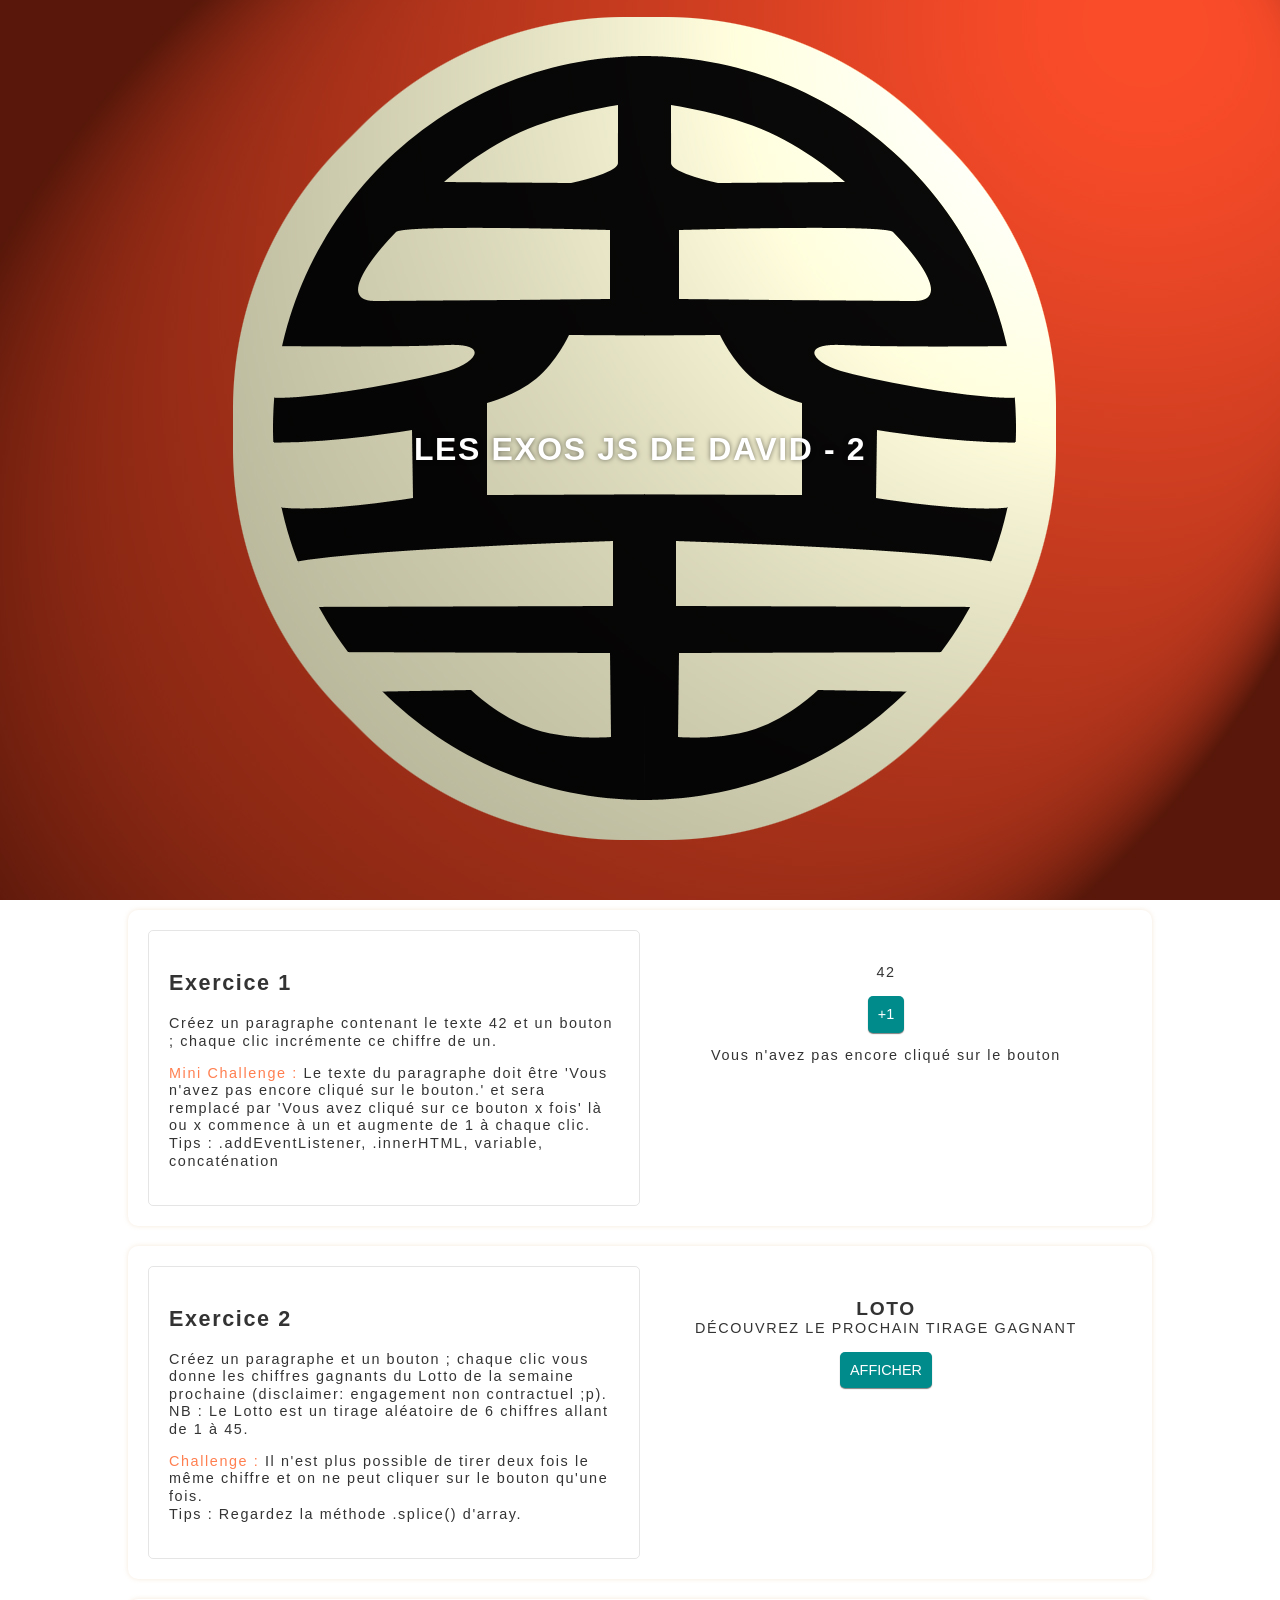
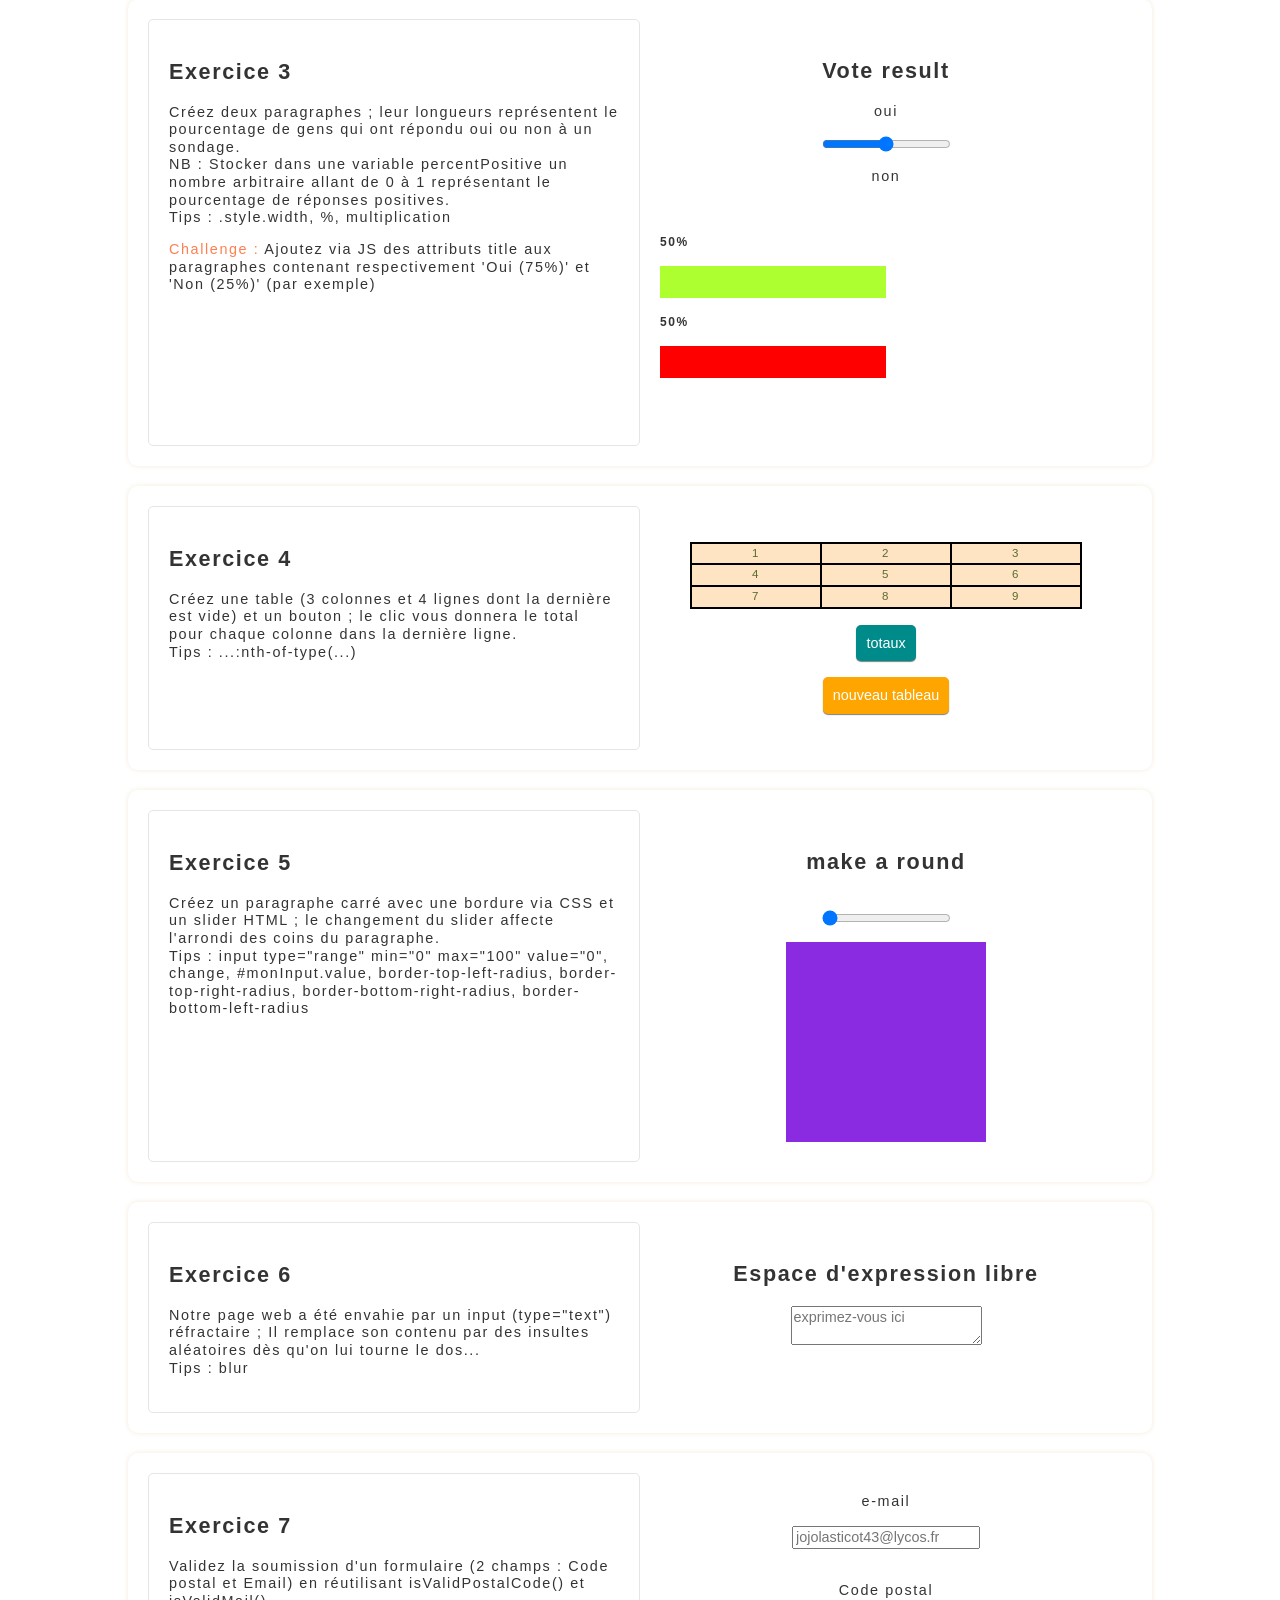
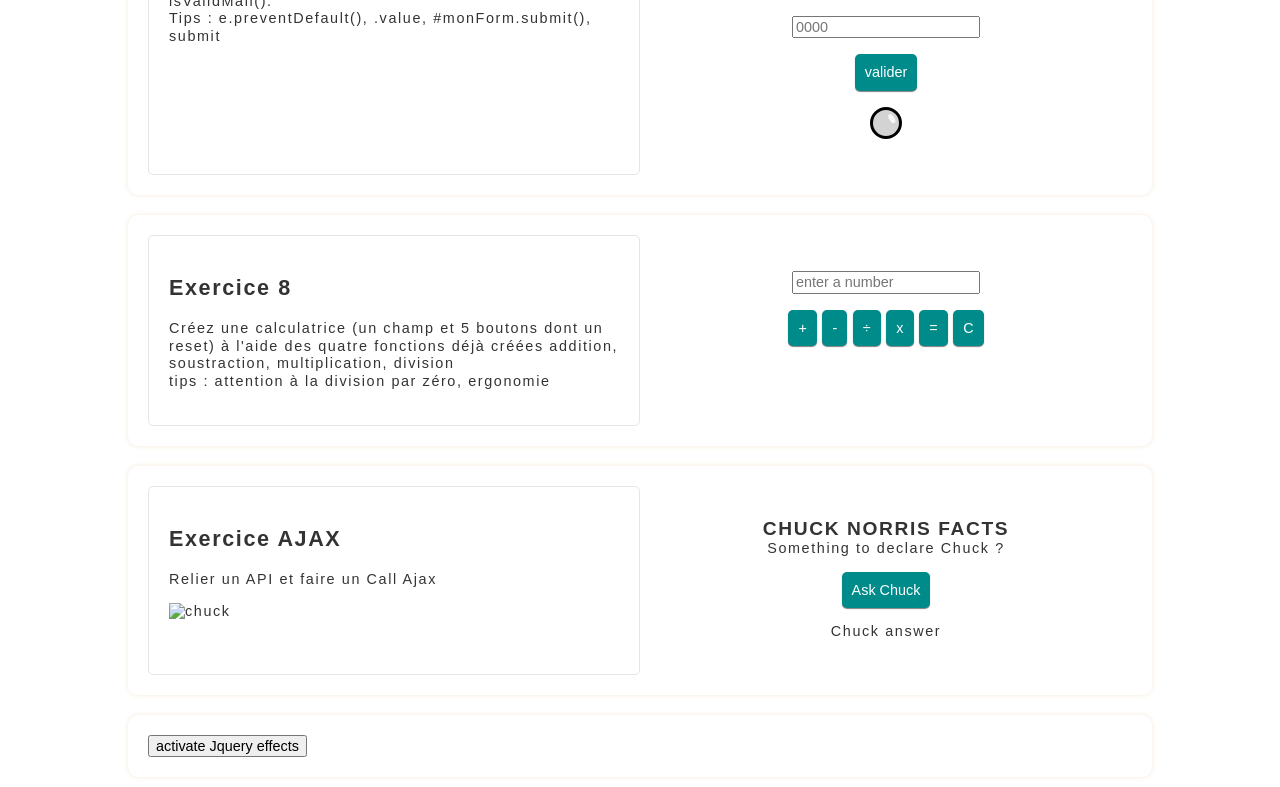
==== js-exos-2/index.html @ 8281e093 "first commit, calculate to finish" ====
<!DOCTYPE html>
<html>

<head>
    <meta charset="UTF-8">
    <meta name="viewport" content="width=device-width, initial-scale=1.0">
    <title>JS David Exos 2</title>
    <!-- ! styles -->
    <link rel="stylesheet" href="css/styles.min.css">
    <link rel="icon" type="image/png" href="img/Asset 2@3x.png" />
    <script src="https://code.jquery.com/jquery-3.5.1.js" integrity="sha256-QWo7LDvxbWT2tbbQ97B53yJnYU3WhH/C8ycbRAkjPDc=" crossorigin="anonymous"></script>
    <!-- <script src="https://cdnjs.cloudflare.com/ajax/libs/jquery/3.5.1/jquery.min.js" integrity="sha512-bLT0Qm9VnAYZDflyKcBaQ2gg0hSYNQrJ8RilYldYQ1FxQYoCLtUjuuRuZo+fjqhx/qtq/1itJ0C2ejDxltZVFg==" crossorigin="anonymous"></script> -->
</head>

<body>
    <div class="bg-div"></div>

    <div class="splash">
        <h1>LES EXOS JS DE DAVID - 2</h1>
    </div>

    <div class="exercice ex1">
        <div class="enonce">
            <h2>Exercice 1</h2>
            <p>Créez un paragraphe contenant le texte 42 et un bouton ; chaque clic incrémente ce chiffre de un. </p>
            <p><span>Mini Challenge : </span>Le texte du paragraphe doit être 'Vous n'avez pas encore cliqué sur le bouton.' et sera remplacé par 'Vous avez cliqué sur ce bouton x fois' là ou x commence à un et augmente de 1 à chaque clic. Tips : .addEventListener,
                .innerHTML, variable, concaténation</p>
        </div>
        <div class="reponse">
            <p class="p1">42</p>
            <button>+1</button>
            <p class="p2">Vous n'avez pas encore cliqué sur le bouton</p>
        </div>
    </div>
    <div class="exercice ex2">
        <div class="enonce">
            <h2>Exercice 2</h2>
            <p>Créez un paragraphe et un bouton ; chaque clic vous donne les chiffres gagnants du Lotto de la semaine prochaine (disclaimer: engagement non contractuel ;p). <br>NB : Le Lotto est un tirage aléatoire de 6 chiffres allant de 1 à 45.</p>
            <p><span>Challenge :</span> Il n'est plus possible de tirer deux fois le même chiffre et on ne peut cliquer sur le bouton qu'une fois.<br>Tips : Regardez la méthode .splice() d'array.</p>
        </div>
        <div class="reponse">
            <p class="p1"><span>LOTO</span><br>DÉCOUVREZ LE PROCHAIN TIRAGE GAGNANT</p>
            <button>AFFICHER</button>
            <p class="p2"></p>
        </div>
    </div>
    <div class="exercice ex3">
        <div class="enonce">
            <h2>Exercice 3</h2>
            <p>Créez deux paragraphes ; leur longueurs représentent le pourcentage de gens qui ont répondu oui ou non à un sondage. <br>NB : Stocker dans une variable percentPositive un nombre arbitraire allant de 0 à 1 représentant le pourcentage de réponses
                positives.
                <br>Tips : .style.width, %, multiplication
            </p>
            <p><span>Challenge :</span> Ajoutez via JS des attributs title aux paragraphes contenant respectivement 'Oui (75%)' et 'Non (25%)' (par exemple)</p>
        </div>
        <div class="reponse">
            <h2>Vote result</h2>
            <form action="" class="vote-form">
                <label>oui</label>
                <input type="range" id="percentage">
                <label>non</label>
            </form>
            <div class="jauge jauge1"><span>50%</span></div>
            <div class="jauge jauge2"><span>50%</span></div>
        </div>
    </div>
    <div class="exercice ex4">
        <div class="enonce">
            <h2>Exercice 4</h2>
            <p>Créez une table (3 colonnes et 4 lignes dont la dernière est vide) et un bouton ; le clic vous donnera le total pour chaque colonne dans la dernière ligne.<br>Tips : ...:nth-of-type(...)</p>
        </div>
        <div class="reponse">
            <table>
                <tr>
                    <td>1</td>
                    <td>2</td>
                    <td>3</td>
                </tr>
                <tr>
                    <td>4</td>
                    <td>5</td>
                    <td>6</td>
                </tr>
                <tr>
                    <td>7</td>
                    <td>8</td>
                    <td>9</td>
                </tr>
            </table>
            <button>totaux</button>
            <button class="btn2">nouveau tableau</button>
        </div>
    </div>
    <div class="exercice ex5">
        <div class="enonce">
            <h2>Exercice 5</h2>
            <p>Créez un paragraphe carré avec une bordure via CSS et un slider HTML ; le changement du slider affecte l'arrondi des coins du paragraphe.<br>Tips : input type="range" min="0" max="100" value="0", change, #monInput.value, border-top-left-radius,
                border-top-right-radius, border-bottom-right-radius, border-bottom-left-radius
            </p>
        </div>
        <div class="reponse">
            <h2>make a round</h2>
            <input type="range" , min="0" max="50" value="0" onchange="squareToRound()" id="square-range">
            <div class="square"></div>
        </div>
    </div>
    <div class="exercice ex6">
        <div class="enonce">
            <h2>Exercice 6</h2>
            <p>Notre page web a été envahie par un input (type="text") réfractaire ; Il remplace son contenu par des insultes aléatoires dès qu'on lui tourne le dos...<br>Tips : blur</p>
        </div>
        <div class="reponse">
            <h2>Espace d'expression libre</h2>
            <textarea type="textarea" placeholder="exprimez-vous ici" id="text-area"></textarea>
            <img src="https://encrypted-tbn0.gstatic.com/images?q=tbn:ANd9GcT7cZoOy1GTVXrIoQZ2WchpIM-CuerbIANE-Q&usqp=CAU" alt="captain haddock" id="haddock-img">
        </div>
    </div>
    <div class="exercice ex7">
        <div class="enonce">
            <h2>Exercice 7</h2>
            <p>Validez la soumission d'un formulaire (2 champs : Code postal et Email) en réutilisant isValidPostalCode() et isValidMail().<br>Tips : e.preventDefault(), .value, #monForm.submit(), submit
            </p>
        </div>
        <div class="reponse">
            <form action="">
                <label for="email">e-mail</label>
                <input type="email" autocompletion="on" placeholder="jojolasticot43@lycos.fr" name="email">
                <br><label for="postcode">Code postal</label>
                <input type="text" placeholder="0000" name="postcode">
            </form>
            <button>valider</button>
            <div class="light"></div>
        </div>
    </div>
    <div class="exercice ex8">
        <div class="enonce">
            <h2>Exercice 8</h2>
            <p>Créez une calculatrice (un champ et 5 boutons dont un reset) à l'aide des quatre fonctions déjà créées addition, soustraction, multiplication, division<br>tips : attention à la division par zéro, ergonomie
            </p>
        </div>
        <div class="reponse">
            <div class="calculette">
                <input type="text" name="number" placeholder="enter a number">
                <div class="calc-btns">
                    <button class="plus">+</button>
                    <button class="minus">-</button>
                    <button class="divided">÷</button>
                    <button class="multiplied">x</button>
                    <button class="equals">=</button>
                    <button class="reset">C</button>
                </div>
                <div class="result"></div>
            </div>
        </div>
    </div>
    <div class="exercice exajax">
        <div class="enonce">
            <h2>Exercice AJAX</h2>
            <p>Relier un API et faire un Call Ajax</p>
            <img src="https://ds1.static.rtbf.be/article/image/370x208/8/a/a/228669109aa3ab1b4ec06b7722efb105-1551709003.jpg" alt="chuck">
        </div>
        <div class="reponse">
            <p class="p1"><span>CHUCK NORRIS FACTS</span>
                <br>Something to declare Chuck ?
            </p>
            <button>Ask Chuck</button>
            <p class="p2">Chuck answer</p>
            <img class="gif" src="[data-uri]"
                alt="chuck gif">
        </div>
    </div>

    <div class="exercice ex-jquery">
        <button class="jquery-btn">activate Jquery effects</button>
    </div>
</body>
<script src="js/scripts.js"></script>

</html>
---- js-exos-2/css/styles.min.css ----
/*! normalize.css v8.0.1 | MIT License | github.com/necolas/normalize.css */@import url("https://fonts.googleapis.com/css2?family=Bungee+Shade&display=swap");html{line-height:1.15;-webkit-text-size-adjust:100%}body{margin:0}main{display:block}h1{font-size:2em;margin:.67em 0}hr{-webkit-box-sizing:content-box;box-sizing:content-box;height:0;overflow:visible}pre{font-family:monospace, monospace;font-size:1em}a{background-color:transparent}abbr[title]{border-bottom:none;text-decoration:underline;-webkit-text-decoration:underline dotted;text-decoration:underline dotted}b,strong{font-weight:bolder}code,kbd,samp{font-family:monospace, monospace;font-size:1em}small{font-size:80%}sub,sup{font-size:75%;line-height:0;position:relative;vertical-align:baseline}sub{bottom:-.25em}sup{top:-.5em}img{border-style:none}button,input,optgroup,select,textarea{font-family:inherit;font-size:100%;line-height:1.15;margin:0}button,input{overflow:visible}button,select{text-transform:none}button,[type="button"],[type="reset"],[type="submit"]{-webkit-appearance:button}button::-moz-focus-inner,[type="button"]::-moz-focus-inner,[type="reset"]::-moz-focus-inner,[type="submit"]::-moz-focus-inner{border-style:none;padding:0}button:-moz-focusring,[type="button"]:-moz-focusring,[type="reset"]:-moz-focusring,[type="submit"]:-moz-focusring{outline:1px dotted ButtonText}fieldset{padding:.35em .75em .625em}legend{-webkit-box-sizing:border-box;box-sizing:border-box;color:inherit;display:table;max-width:100%;padding:0;white-space:normal}progress{vertical-align:baseline}textarea{overflow:auto}[type="checkbox"],[type="radio"]{-webkit-box-sizing:border-box;box-sizing:border-box;padding:0}[type="number"]::-webkit-inner-spin-button,[type="number"]::-webkit-outer-spin-button{height:auto}[type="search"]{-webkit-appearance:textfield;outline-offset:-2px}[type="search"]::-webkit-search-decoration{-webkit-appearance:none}::-webkit-file-upload-button{-webkit-appearance:button;font:inherit}details{display:block}summary{display:list-item}template{display:none}[hidden]{display:none}html{-webkit-box-sizing:border-box;box-sizing:border-box}*,*:before,*:after{-webkit-box-sizing:inherit;box-sizing:inherit}body{font-family:Arial, Helvetica, sans-serif;font-size:.9rem;font-weight:300;letter-spacing:.1rem;line-height:1.1rem;color:rgba(0,0,0,0.8)}h1{font-size:2rem;color:white;text-shadow:0 0 5px rgba(0,0,0,0.5)}h2{margin:1rem 0;line-height:2rem}body{display:-webkit-box;display:-ms-flexbox;display:flex;-webkit-box-orient:vertical;-webkit-box-direction:normal;-ms-flex-flow:column nowrap;flex-flow:column nowrap;-webkit-box-pack:center;-ms-flex-pack:center;justify-content:center;-webkit-box-align:center;-ms-flex-align:center;align-items:center;overflow-x:hidden;margin-top:100vh}body .bg-div{position:fixed;z-index:-1;width:100%;height:100%;top:0;background:url(/js-exos-2/img/427727.jpg) center/cover}body img{width:100%}.splash{position:absolute;z-index:1;width:200vw;height:100vh;top:0;display:-webkit-box;display:-ms-flexbox;display:flex;-webkit-box-align:center;-ms-flex-align:center;align-items:center;-webkit-box-pack:center;-ms-flex-pack:center;justify-content:center;background-color:rgba(255,255,255,0);-webkit-transition:.1s all ease-in-out;transition:.1s all ease-in-out}.splash.on-scroll{position:fixed;-webkit-box-align:end;-ms-flex-align:end;align-items:flex-end;padding:1rem;top:-90%;border-radius:0 0 50% 50%;background-color:rgba(255,255,255,0.8);-webkit-box-shadow:0 0 2rem rgba(0,0,0,0.3);box-shadow:0 0 2rem rgba(0,0,0,0.3)}.splash.on-scroll h1{color:black;font-size:1rem;text-shadow:none}.exercice{width:80%;height:100%;background-color:#fff;padding:20px;margin:10px;border-radius:10px;display:-webkit-box;display:-ms-flexbox;display:flex;-webkit-box-orient:horizontal;-webkit-box-direction:normal;-ms-flex-flow:row nowrap;flex-flow:row nowrap;-webkit-box-pack:justify;-ms-flex-pack:justify;justify-content:space-between;-webkit-box-shadow:0 0 5px rgba(222,184,135,0.31);box-shadow:0 0 5px rgba(222,184,135,0.31)}.exercice .enonce{width:50%;padding:20px;border:1px solid rgba(0,0,0,0.1);border-radius:5px}.exercice .enonce span{color:coral}.exercice .reponse{width:50%;height:100%;padding:20px;display:-webkit-box;display:-ms-flexbox;display:flex;-webkit-box-orient:vertical;-webkit-box-direction:normal;-ms-flex-flow:column nowrap;flex-flow:column nowrap;-webkit-box-pack:center;-ms-flex-pack:center;justify-content:center;-webkit-box-align:center;-ms-flex-align:center;align-items:center;text-align:center}.exercice .reponse span{font-weight:700;font-size:1.2rem}.exercice .reponse button{background-color:darkcyan;color:white;border:none;border-radius:5px;-webkit-box-shadow:0 1px 1px rgba(0,0,0,0.5);box-shadow:0 1px 1px rgba(0,0,0,0.5);padding:10px}.exercice .reponse table{margin:1rem;background-color:black;font-size:0.8em}.exercice .reponse table tr{background-color:bisque;color:darkolivegreen}.exercice .reponse table tr:nth-of-type(4){background-color:burlywood;color:white;font-weight:800}.exercice .reponse table td{width:8rem;height:1rem}.exercice .reponse form{display:-webkit-box;display:-ms-flexbox;display:flex;-webkit-box-orient:vertical;-webkit-box-direction:normal;-ms-flex-flow:column nowrap;flex-flow:column nowrap}.exercice .reponse .gif{display:none;width:100px}.exercice .reponse .square{width:200px;height:200px;background-color:blueviolet}.exercice .reponse input{margin:1rem 0}.exercice .reponse #haddock-img{width:10rem;display:none}.exercice .reponse .btn2{margin:1rem;background-color:orange}.exercice .reponse .light{position:relative;border:3px solid black;border-radius:50%;width:2rem;height:2rem;margin:1rem;background-color:lightgrey}.exercice .reponse .light::after{content:'';position:absolute;z-index:2;width:.6rem;height:.3rem;top:25%;right:10%;-webkit-transform:rotate(57deg);transform:rotate(57deg);background-color:rgba(255,255,255,0.8);border-radius:50%}.exercice.ex3 .vote-form{margin-bottom:5rem}.exercice.ex3 .jauge{position:relative;-ms-flex-item-align:start;-ms-grid-row-align:start;align-self:start;height:2rem;width:100%;margin-bottom:3rem}.exercice.ex3 .jauge span{font-weight:600;font-size:.75rem;text-align:left;position:absolute;top:-2rem;left:0}.exercice.ex3 .jauge1{background-color:greenyellow;width:50%}.exercice.ex3 .jauge2{background-color:red;width:50%}
/*# sourceMappingURL=styles.min.css.map */
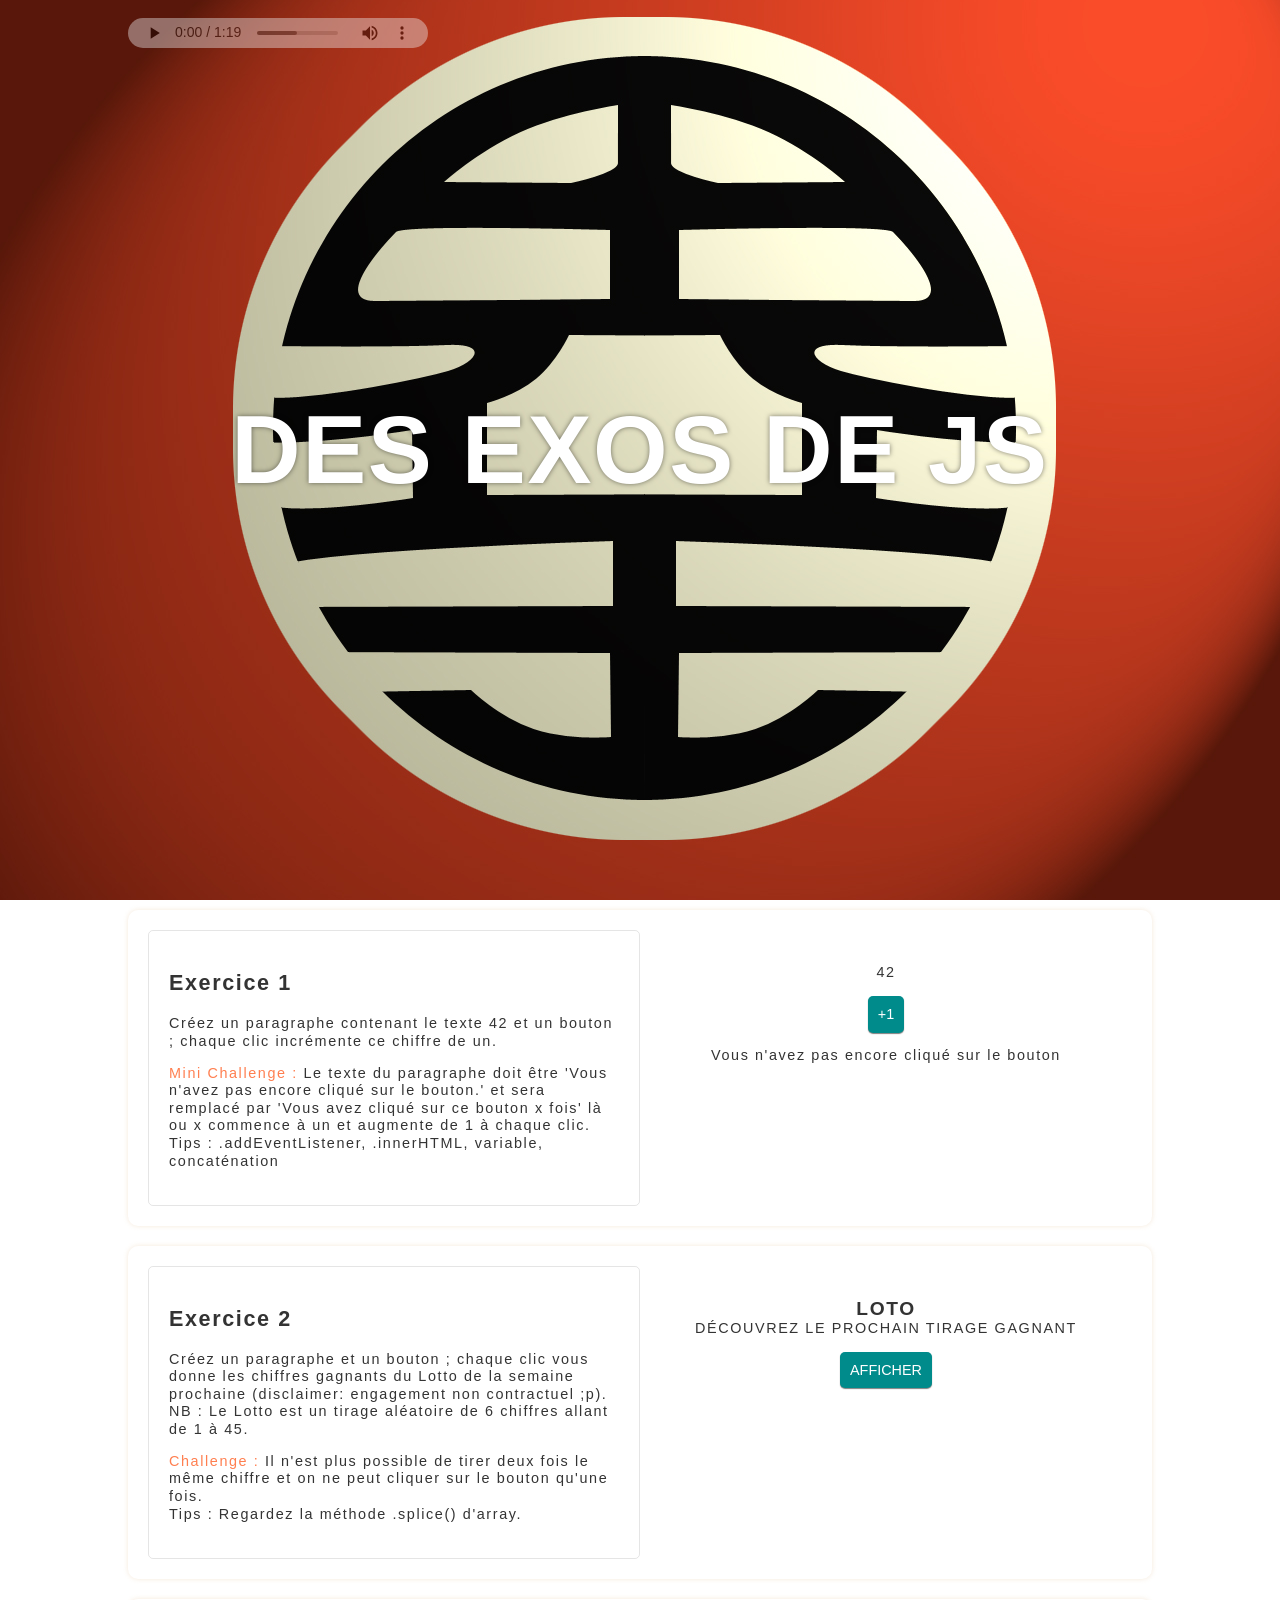
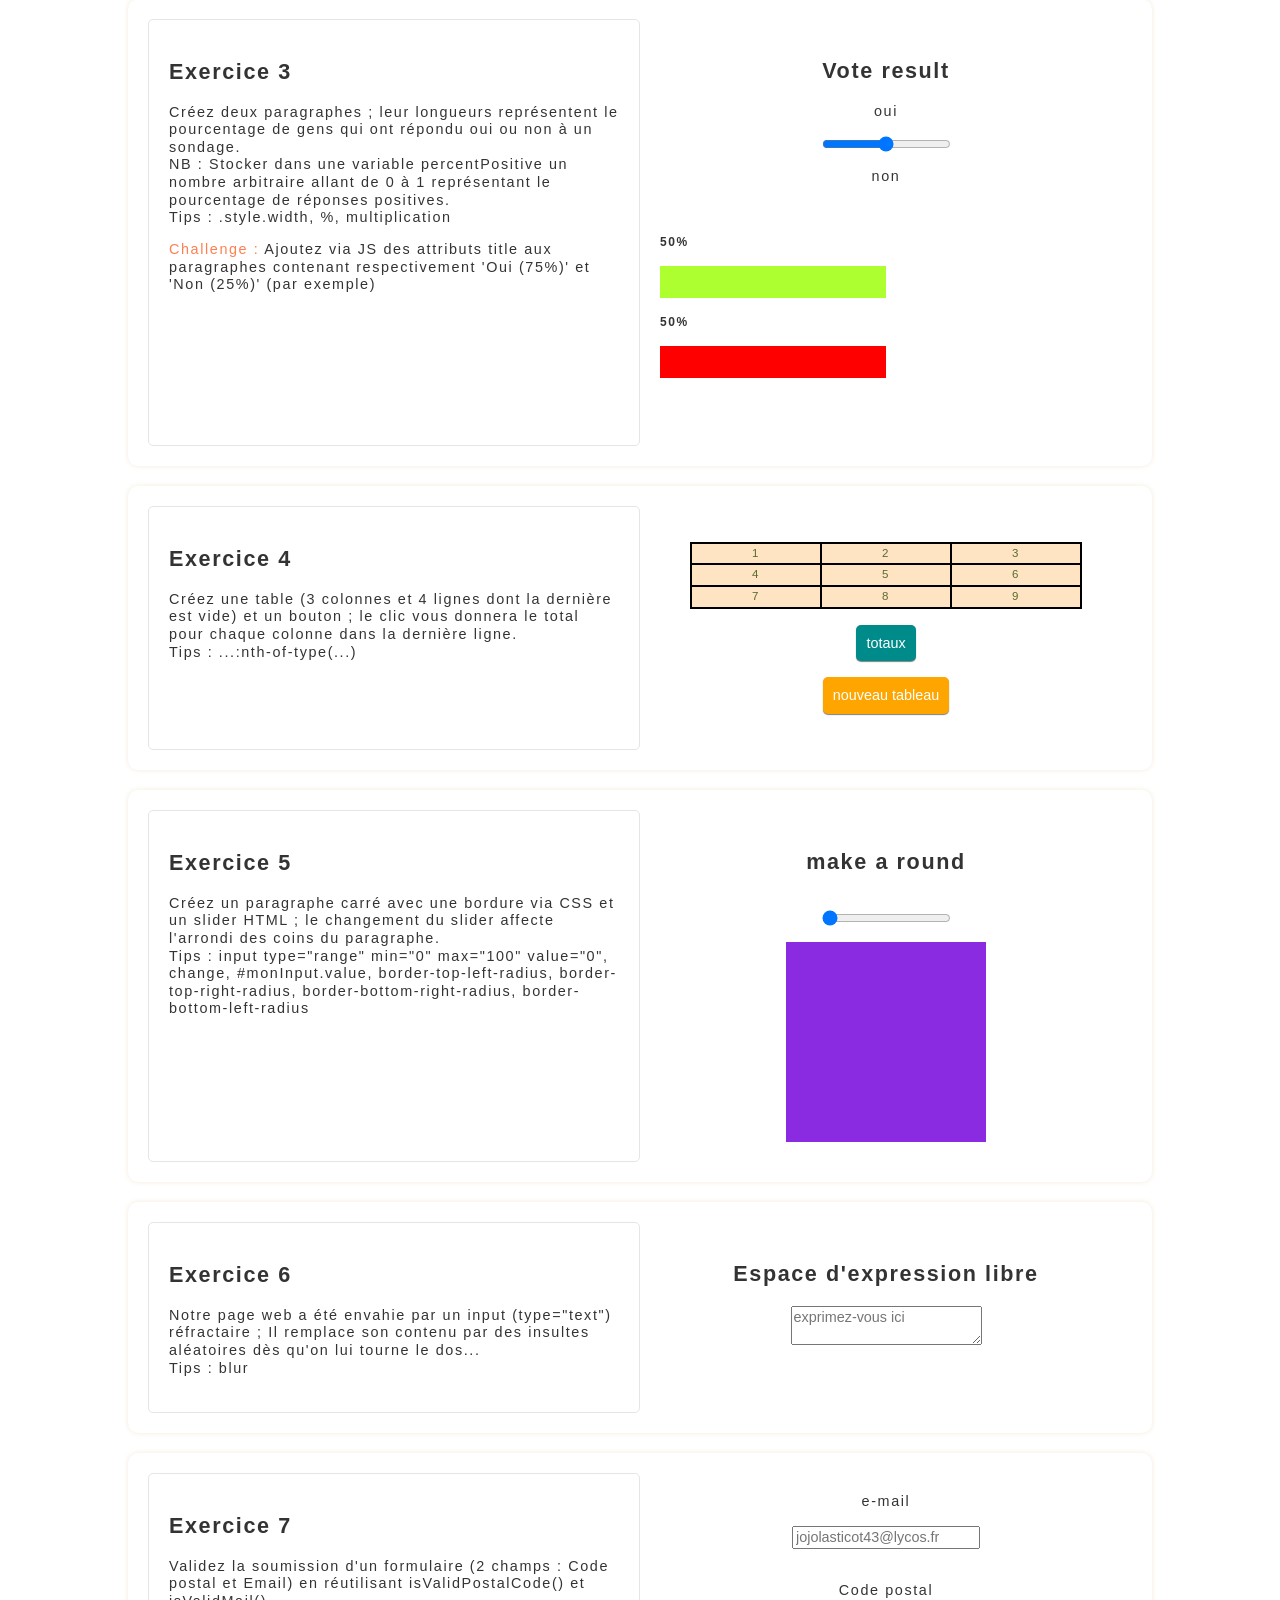
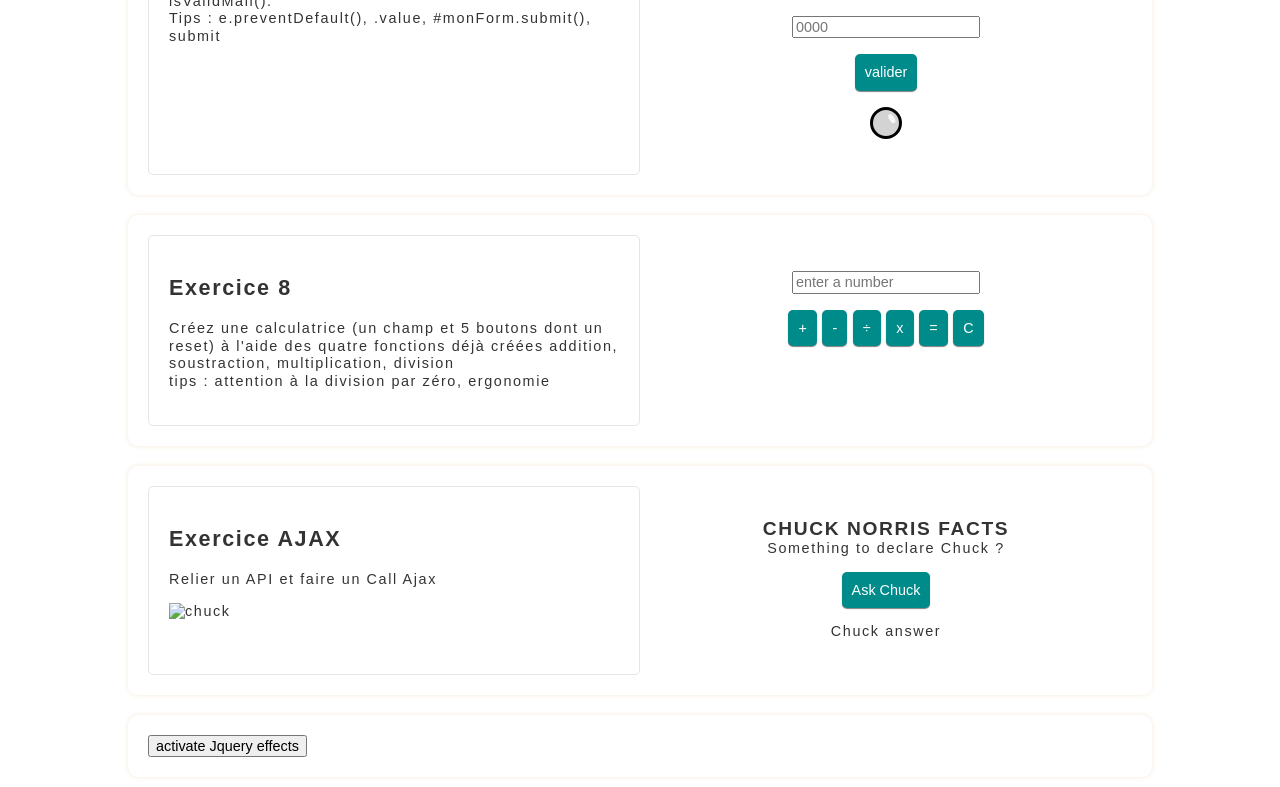
==== commit 7465dcbf: "js ex2 fini, part 1 to add, maybe some jquery too" ====
--- a/js-exos-2/index.html
+++ b/js-exos-2/index.html
@@ -4,19 +4,23 @@
 <head>
     <meta charset="UTF-8">
     <meta name="viewport" content="width=device-width, initial-scale=1.0">
-    <title>JS David Exos 2</title>
+    <title>Des exos en JS</title>
     <!-- ! styles -->
     <link rel="stylesheet" href="css/styles.min.css">
     <link rel="icon" type="image/png" href="img/Asset 2@3x.png" />
     <script src="https://code.jquery.com/jquery-3.5.1.js" integrity="sha256-QWo7LDvxbWT2tbbQ97B53yJnYU3WhH/C8ycbRAkjPDc=" crossorigin="anonymous"></script>
-    <!-- <script src="https://cdnjs.cloudflare.com/ajax/libs/jquery/3.5.1/jquery.min.js" integrity="sha512-bLT0Qm9VnAYZDflyKcBaQ2gg0hSYNQrJ8RilYldYQ1FxQYoCLtUjuuRuZo+fjqhx/qtq/1itJ0C2ejDxltZVFg==" crossorigin="anonymous"></script> -->
+
 </head>
 
 <body>
     <div class="bg-div"></div>
-
+    <audio src="media/dbz-intro-episode.mp3" controls loop style="position: fixed; top: 2%; left: 10%; height: 30px; z-index:2; opacity: .4"></audio>
+    <div class="sangoku">
+        <img src="img/sangoku.png" alt="sangoku">
+        <audio class="jump" src="media/Cartoon-Jumpy-www.fesliyanstudios.com.mp3"></audio>
+    </div>
     <div class="splash">
-        <h1>LES EXOS JS DE DAVID - 2</h1>
+        <h1>DES EXOS DE JS</h1>
     </div>
 
     <div class="exercice ex1">
@@ -149,7 +153,9 @@
                     <button class="equals">=</button>
                     <button class="reset">C</button>
                 </div>
-                <div class="result"></div>
+                <div class="result">
+                    <p></p>
+                </div>
             </div>
         </div>
     </div>
--- a/js-exos-2/css/styles.min.css
+++ b/js-exos-2/css/styles.min.css
@@ -1,2 +1,2 @@
-/*! normalize.css v8.0.1 | MIT License | github.com/necolas/normalize.css */@import url("https://fonts.googleapis.com/css2?family=Bungee+Shade&display=swap");html{line-height:1.15;-webkit-text-size-adjust:100%}body{margin:0}main{display:block}h1{font-size:2em;margin:.67em 0}hr{-webkit-box-sizing:content-box;box-sizing:content-box;height:0;overflow:visible}pre{font-family:monospace, monospace;font-size:1em}a{background-color:transparent}abbr[title]{border-bottom:none;text-decoration:underline;-webkit-text-decoration:underline dotted;text-decoration:underline dotted}b,strong{font-weight:bolder}code,kbd,samp{font-family:monospace, monospace;font-size:1em}small{font-size:80%}sub,sup{font-size:75%;line-height:0;position:relative;vertical-align:baseline}sub{bottom:-.25em}sup{top:-.5em}img{border-style:none}button,input,optgroup,select,textarea{font-family:inherit;font-size:100%;line-height:1.15;margin:0}button,input{overflow:visible}button,select{text-transform:none}button,[type="button"],[type="reset"],[type="submit"]{-webkit-appearance:button}button::-moz-focus-inner,[type="button"]::-moz-focus-inner,[type="reset"]::-moz-focus-inner,[type="submit"]::-moz-focus-inner{border-style:none;padding:0}button:-moz-focusring,[type="button"]:-moz-focusring,[type="reset"]:-moz-focusring,[type="submit"]:-moz-focusring{outline:1px dotted ButtonText}fieldset{padding:.35em .75em .625em}legend{-webkit-box-sizing:border-box;box-sizing:border-box;color:inherit;display:table;max-width:100%;padding:0;white-space:normal}progress{vertical-align:baseline}textarea{overflow:auto}[type="checkbox"],[type="radio"]{-webkit-box-sizing:border-box;box-sizing:border-box;padding:0}[type="number"]::-webkit-inner-spin-button,[type="number"]::-webkit-outer-spin-button{height:auto}[type="search"]{-webkit-appearance:textfield;outline-offset:-2px}[type="search"]::-webkit-search-decoration{-webkit-appearance:none}::-webkit-file-upload-button{-webkit-appearance:button;font:inherit}details{display:block}summary{display:list-item}template{display:none}[hidden]{display:none}html{-webkit-box-sizing:border-box;box-sizing:border-box}*,*:before,*:after{-webkit-box-sizing:inherit;box-sizing:inherit}body{font-family:Arial, Helvetica, sans-serif;font-size:.9rem;font-weight:300;letter-spacing:.1rem;line-height:1.1rem;color:rgba(0,0,0,0.8)}h1{font-size:2rem;color:white;text-shadow:0 0 5px rgba(0,0,0,0.5)}h2{margin:1rem 0;line-height:2rem}body{display:-webkit-box;display:-ms-flexbox;display:flex;-webkit-box-orient:vertical;-webkit-box-direction:normal;-ms-flex-flow:column nowrap;flex-flow:column nowrap;-webkit-box-pack:center;-ms-flex-pack:center;justify-content:center;-webkit-box-align:center;-ms-flex-align:center;align-items:center;overflow-x:hidden;margin-top:100vh}body .bg-div{position:fixed;z-index:-1;width:100%;height:100%;top:0;background:url(/js-exos-2/img/427727.jpg) center/cover}body img{width:100%}.splash{position:absolute;z-index:1;width:200vw;height:100vh;top:0;display:-webkit-box;display:-ms-flexbox;display:flex;-webkit-box-align:center;-ms-flex-align:center;align-items:center;-webkit-box-pack:center;-ms-flex-pack:center;justify-content:center;background-color:rgba(255,255,255,0);-webkit-transition:.1s all ease-in-out;transition:.1s all ease-in-out}.splash.on-scroll{position:fixed;-webkit-box-align:end;-ms-flex-align:end;align-items:flex-end;padding:1rem;top:-90%;border-radius:0 0 50% 50%;background-color:rgba(255,255,255,0.8);-webkit-box-shadow:0 0 2rem rgba(0,0,0,0.3);box-shadow:0 0 2rem rgba(0,0,0,0.3)}.splash.on-scroll h1{color:black;font-size:1rem;text-shadow:none}.exercice{width:80%;height:100%;background-color:#fff;padding:20px;margin:10px;border-radius:10px;display:-webkit-box;display:-ms-flexbox;display:flex;-webkit-box-orient:horizontal;-webkit-box-direction:normal;-ms-flex-flow:row nowrap;flex-flow:row nowrap;-webkit-box-pack:justify;-ms-flex-pack:justify;justify-content:space-between;-webkit-box-shadow:0 0 5px rgba(222,184,135,0.31);box-shadow:0 0 5px rgba(222,184,135,0.31)}.exercice .enonce{width:50%;padding:20px;border:1px solid rgba(0,0,0,0.1);border-radius:5px}.exercice .enonce span{color:coral}.exercice .reponse{width:50%;height:100%;padding:20px;display:-webkit-box;display:-ms-flexbox;display:flex;-webkit-box-orient:vertical;-webkit-box-direction:normal;-ms-flex-flow:column nowrap;flex-flow:column nowrap;-webkit-box-pack:center;-ms-flex-pack:center;justify-content:center;-webkit-box-align:center;-ms-flex-align:center;align-items:center;text-align:center}.exercice .reponse span{font-weight:700;font-size:1.2rem}.exercice .reponse button{background-color:darkcyan;color:white;border:none;border-radius:5px;-webkit-box-shadow:0 1px 1px rgba(0,0,0,0.5);box-shadow:0 1px 1px rgba(0,0,0,0.5);padding:10px}.exercice .reponse table{margin:1rem;background-color:black;font-size:0.8em}.exercice .reponse table tr{background-color:bisque;color:darkolivegreen}.exercice .reponse table tr:nth-of-type(4){background-color:burlywood;color:white;font-weight:800}.exercice .reponse table td{width:8rem;height:1rem}.exercice .reponse form{display:-webkit-box;display:-ms-flexbox;display:flex;-webkit-box-orient:vertical;-webkit-box-direction:normal;-ms-flex-flow:column nowrap;flex-flow:column nowrap}.exercice .reponse .gif{display:none;width:100px}.exercice .reponse .square{width:200px;height:200px;background-color:blueviolet}.exercice .reponse input{margin:1rem 0}.exercice .reponse #haddock-img{width:10rem;display:none}.exercice .reponse .btn2{margin:1rem;background-color:orange}.exercice .reponse .light{position:relative;border:3px solid black;border-radius:50%;width:2rem;height:2rem;margin:1rem;background-color:lightgrey}.exercice .reponse .light::after{content:'';position:absolute;z-index:2;width:.6rem;height:.3rem;top:25%;right:10%;-webkit-transform:rotate(57deg);transform:rotate(57deg);background-color:rgba(255,255,255,0.8);border-radius:50%}.exercice.ex3 .vote-form{margin-bottom:5rem}.exercice.ex3 .jauge{position:relative;-ms-flex-item-align:start;-ms-grid-row-align:start;align-self:start;height:2rem;width:100%;margin-bottom:3rem}.exercice.ex3 .jauge span{font-weight:600;font-size:.75rem;text-align:left;position:absolute;top:-2rem;left:0}.exercice.ex3 .jauge1{background-color:greenyellow;width:50%}.exercice.ex3 .jauge2{background-color:red;width:50%}
+/*! normalize.css v8.0.1 | MIT License | github.com/necolas/normalize.css */@import url("https://fonts.googleapis.com/css2?family=Bungee+Shade&display=swap");html{line-height:1.15;-webkit-text-size-adjust:100%}body{margin:0}main{display:block}h1{font-size:2em;margin:.67em 0}hr{-webkit-box-sizing:content-box;box-sizing:content-box;height:0;overflow:visible}pre{font-family:monospace, monospace;font-size:1em}a{background-color:transparent}abbr[title]{border-bottom:none;text-decoration:underline;-webkit-text-decoration:underline dotted;text-decoration:underline dotted}b,strong{font-weight:bolder}code,kbd,samp{font-family:monospace, monospace;font-size:1em}small{font-size:80%}sub,sup{font-size:75%;line-height:0;position:relative;vertical-align:baseline}sub{bottom:-.25em}sup{top:-.5em}img{border-style:none}button,input,optgroup,select,textarea{font-family:inherit;font-size:100%;line-height:1.15;margin:0}button,input{overflow:visible}button,select{text-transform:none}button,[type="button"],[type="reset"],[type="submit"]{-webkit-appearance:button}button::-moz-focus-inner,[type="button"]::-moz-focus-inner,[type="reset"]::-moz-focus-inner,[type="submit"]::-moz-focus-inner{border-style:none;padding:0}button:-moz-focusring,[type="button"]:-moz-focusring,[type="reset"]:-moz-focusring,[type="submit"]:-moz-focusring{outline:1px dotted ButtonText}fieldset{padding:.35em .75em .625em}legend{-webkit-box-sizing:border-box;box-sizing:border-box;color:inherit;display:table;max-width:100%;padding:0;white-space:normal}progress{vertical-align:baseline}textarea{overflow:auto}[type="checkbox"],[type="radio"]{-webkit-box-sizing:border-box;box-sizing:border-box;padding:0}[type="number"]::-webkit-inner-spin-button,[type="number"]::-webkit-outer-spin-button{height:auto}[type="search"]{-webkit-appearance:textfield;outline-offset:-2px}[type="search"]::-webkit-search-decoration{-webkit-appearance:none}::-webkit-file-upload-button{-webkit-appearance:button;font:inherit}details{display:block}summary{display:list-item}template{display:none}[hidden]{display:none}html{-webkit-box-sizing:border-box;box-sizing:border-box}*,*:before,*:after{-webkit-box-sizing:inherit;box-sizing:inherit}body{font-family:Arial, Helvetica, sans-serif;font-size:.9rem;font-weight:300;letter-spacing:.1rem;line-height:1.1rem;color:rgba(0,0,0,0.8)}h1{font-size:6rem;color:white;text-shadow:0 0 5px rgba(0,0,0,0.5)}h2{margin:1rem 0;line-height:2rem}body{display:-webkit-box;display:-ms-flexbox;display:flex;-webkit-box-orient:vertical;-webkit-box-direction:normal;-ms-flex-flow:column nowrap;flex-flow:column nowrap;-webkit-box-pack:center;-ms-flex-pack:center;justify-content:center;-webkit-box-align:center;-ms-flex-align:center;align-items:center;overflow-x:hidden;margin-top:100vh}body .bg-div{position:fixed;z-index:-1;width:100%;height:100%;top:0;background:url(/js-exos-2/img/427727.jpg) center/cover}body img{width:100%}.splash{position:absolute;z-index:1;width:200vw;height:100vh;top:0;display:-webkit-box;display:-ms-flexbox;display:flex;-webkit-box-align:center;-ms-flex-align:center;align-items:center;-webkit-box-pack:center;-ms-flex-pack:center;justify-content:center;background-color:rgba(255,255,255,0);-webkit-transition:.1s all ease-in-out;transition:.1s all ease-in-out}.splash.on-scroll{position:fixed;-webkit-box-align:end;-ms-flex-align:end;align-items:flex-end;padding:1rem;top:-90%;border-radius:0 0 50% 50%;background-color:rgba(255,255,255,0.8);-webkit-box-shadow:0 0 2rem rgba(0,0,0,0.3);box-shadow:0 0 2rem rgba(0,0,0,0.3)}.splash.on-scroll h1{color:black;font-size:1rem;text-shadow:none}.sangoku{position:fixed;top:-40vmin;right:-30vmin;-webkit-transform:rotate(200deg);transform:rotate(200deg);width:30vmin;-webkit-transition:.3s ease-in-out;transition:.3s ease-in-out}.sangoku.on-scroll{top:-15vmin;right:-6vmin}.exercice{width:80%;height:100%;background-color:#fff;padding:20px;margin:10px;border-radius:10px;display:-webkit-box;display:-ms-flexbox;display:flex;-webkit-box-orient:horizontal;-webkit-box-direction:normal;-ms-flex-flow:row nowrap;flex-flow:row nowrap;-webkit-box-pack:justify;-ms-flex-pack:justify;justify-content:space-between;-webkit-box-shadow:0 0 5px rgba(222,184,135,0.31);box-shadow:0 0 5px rgba(222,184,135,0.31)}.exercice .enonce{width:50%;padding:20px;border:1px solid rgba(0,0,0,0.1);border-radius:5px}.exercice .enonce span{color:coral}.exercice .reponse{width:50%;height:100%;padding:20px;display:-webkit-box;display:-ms-flexbox;display:flex;-webkit-box-orient:vertical;-webkit-box-direction:normal;-ms-flex-flow:column nowrap;flex-flow:column nowrap;-webkit-box-pack:center;-ms-flex-pack:center;justify-content:center;-webkit-box-align:center;-ms-flex-align:center;align-items:center;text-align:center}.exercice .reponse span{font-weight:700;font-size:1.2rem}.exercice .reponse button{background-color:darkcyan;color:white;border:none;border-radius:5px;-webkit-box-shadow:0 1px 1px rgba(0,0,0,0.5);box-shadow:0 1px 1px rgba(0,0,0,0.5);padding:10px}.exercice .reponse table{margin:1rem;background-color:black;font-size:0.8em}.exercice .reponse table tr{background-color:bisque;color:darkolivegreen}.exercice .reponse table tr:nth-of-type(4){background-color:burlywood;color:white;font-weight:800}.exercice .reponse table td{width:8rem;height:1rem}.exercice .reponse form{display:-webkit-box;display:-ms-flexbox;display:flex;-webkit-box-orient:vertical;-webkit-box-direction:normal;-ms-flex-flow:column nowrap;flex-flow:column nowrap}.exercice .reponse .gif{display:none;width:100px}.exercice .reponse .square{width:200px;height:200px;background-color:blueviolet}.exercice .reponse input{margin:1rem 0}.exercice .reponse #haddock-img{width:10rem;display:none}.exercice .reponse .btn2{margin:1rem;background-color:orange}.exercice .reponse .light{position:relative;border:3px solid black;border-radius:50%;width:2rem;height:2rem;margin:1rem;background-color:lightgrey}.exercice .reponse .light::after{content:'';position:absolute;z-index:2;width:.6rem;height:.3rem;top:25%;right:10%;-webkit-transform:rotate(57deg);transform:rotate(57deg);background-color:rgba(255,255,255,0.8);border-radius:50%}.exercice.ex3 .vote-form{margin-bottom:5rem}.exercice.ex3 .jauge{position:relative;-ms-flex-item-align:start;-ms-grid-row-align:start;align-self:start;height:2rem;width:100%;margin-bottom:3rem}.exercice.ex3 .jauge span{font-weight:600;font-size:.75rem;text-align:left;position:absolute;top:-2rem;left:0}.exercice.ex3 .jauge1{background-color:greenyellow;width:50%}.exercice.ex3 .jauge2{background-color:red;width:50%}
 /*# sourceMappingURL=styles.min.css.map */
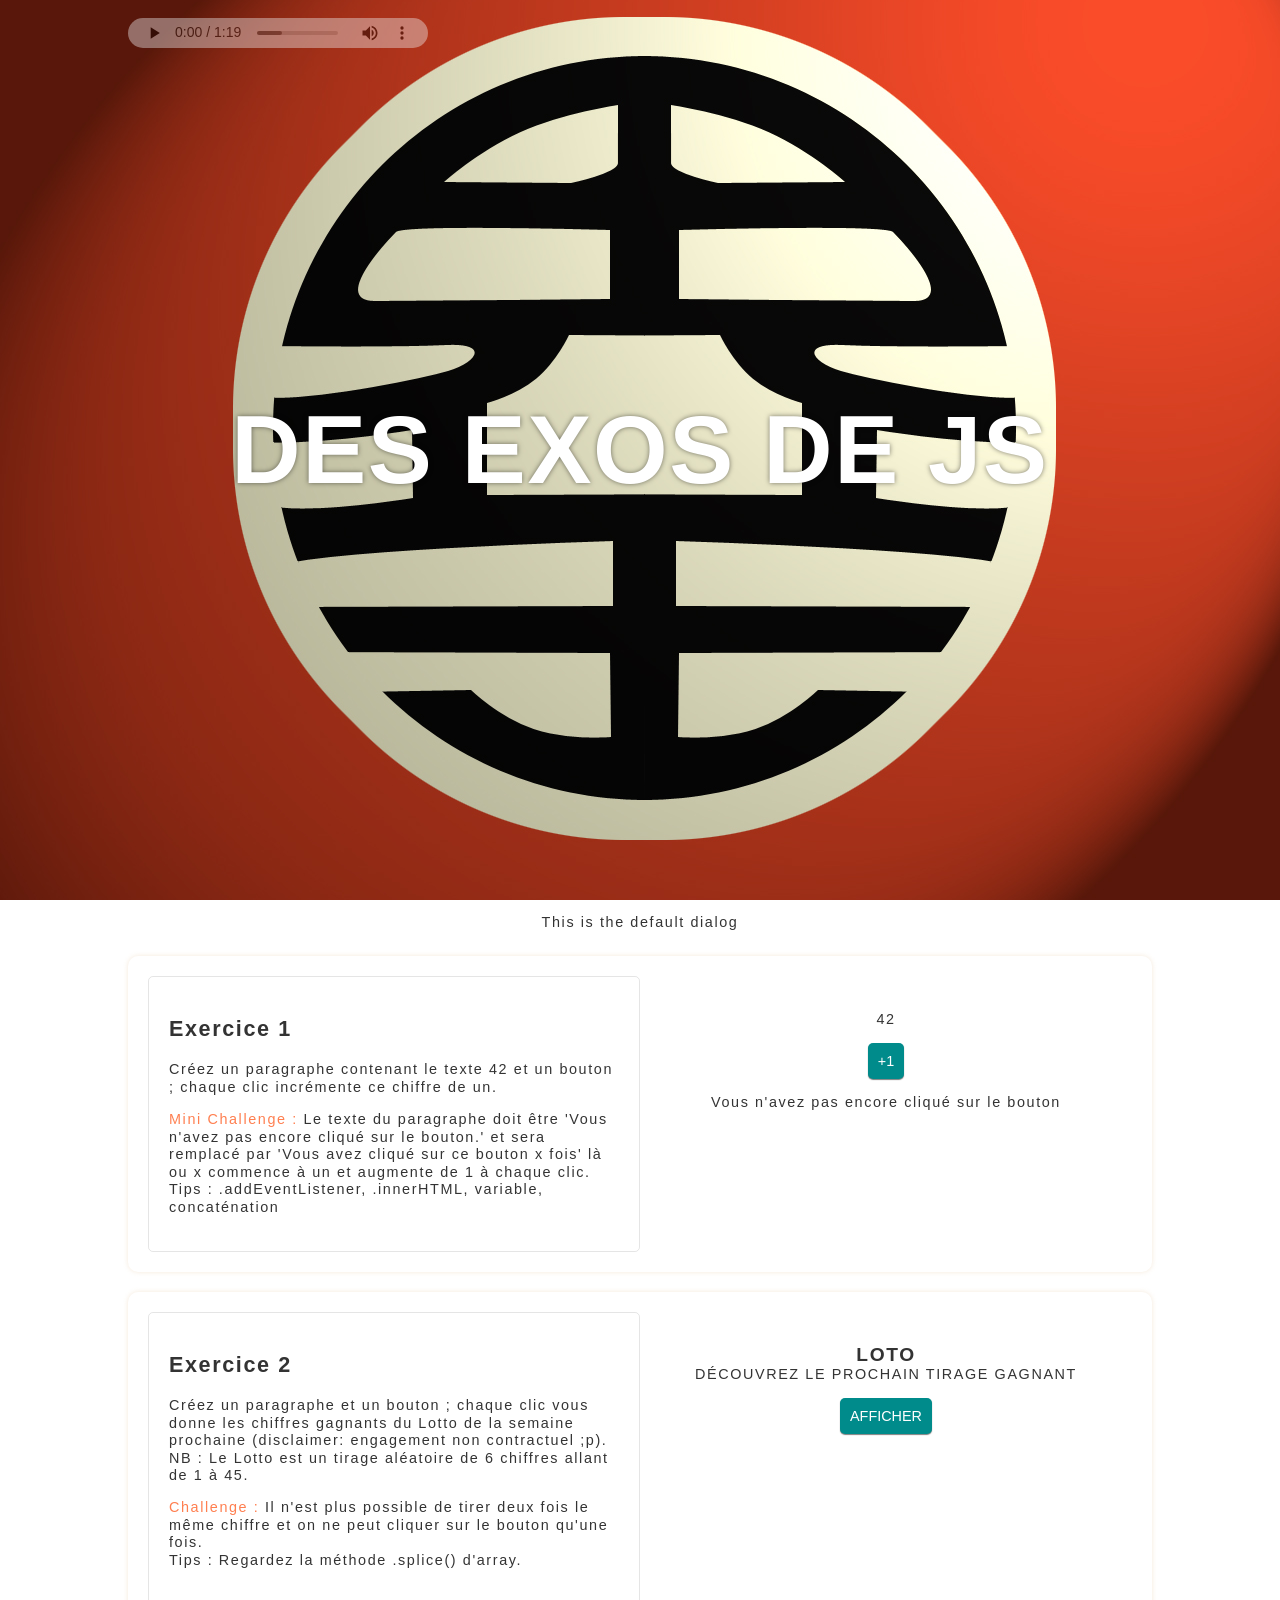
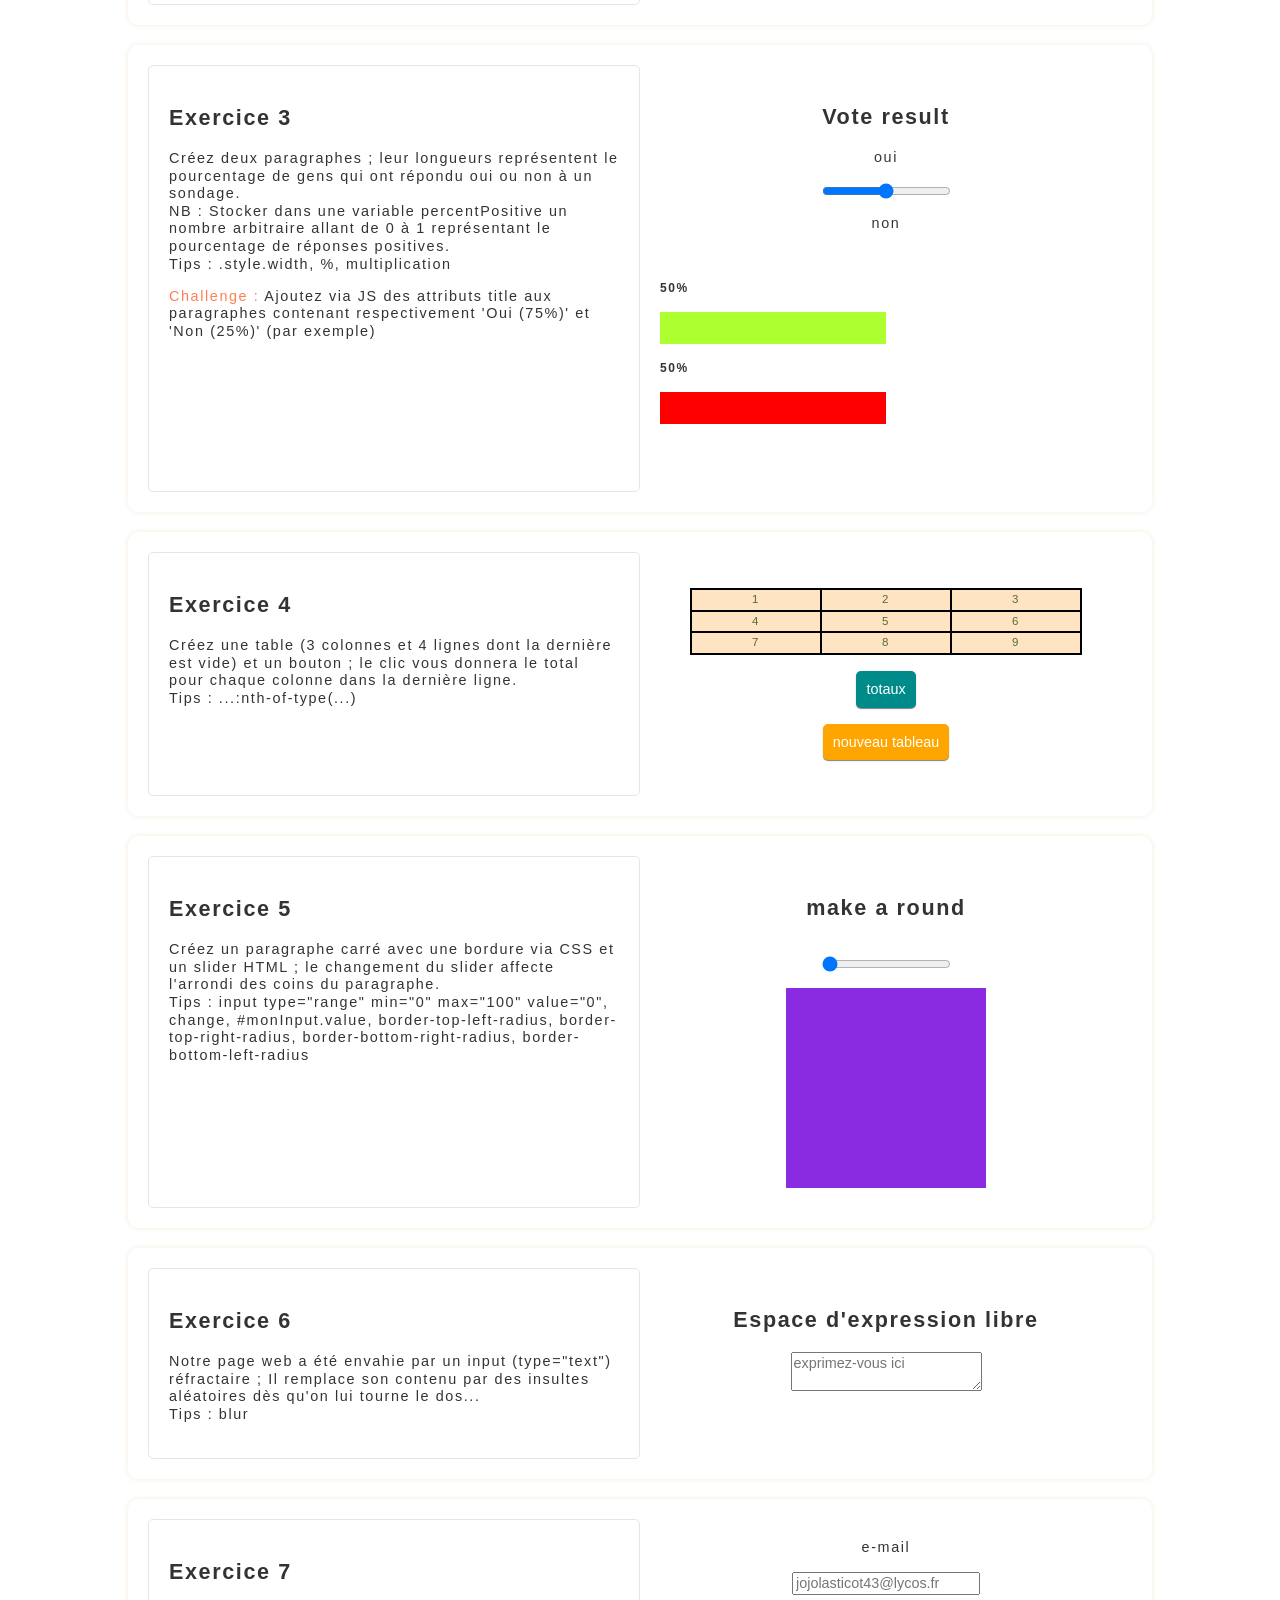
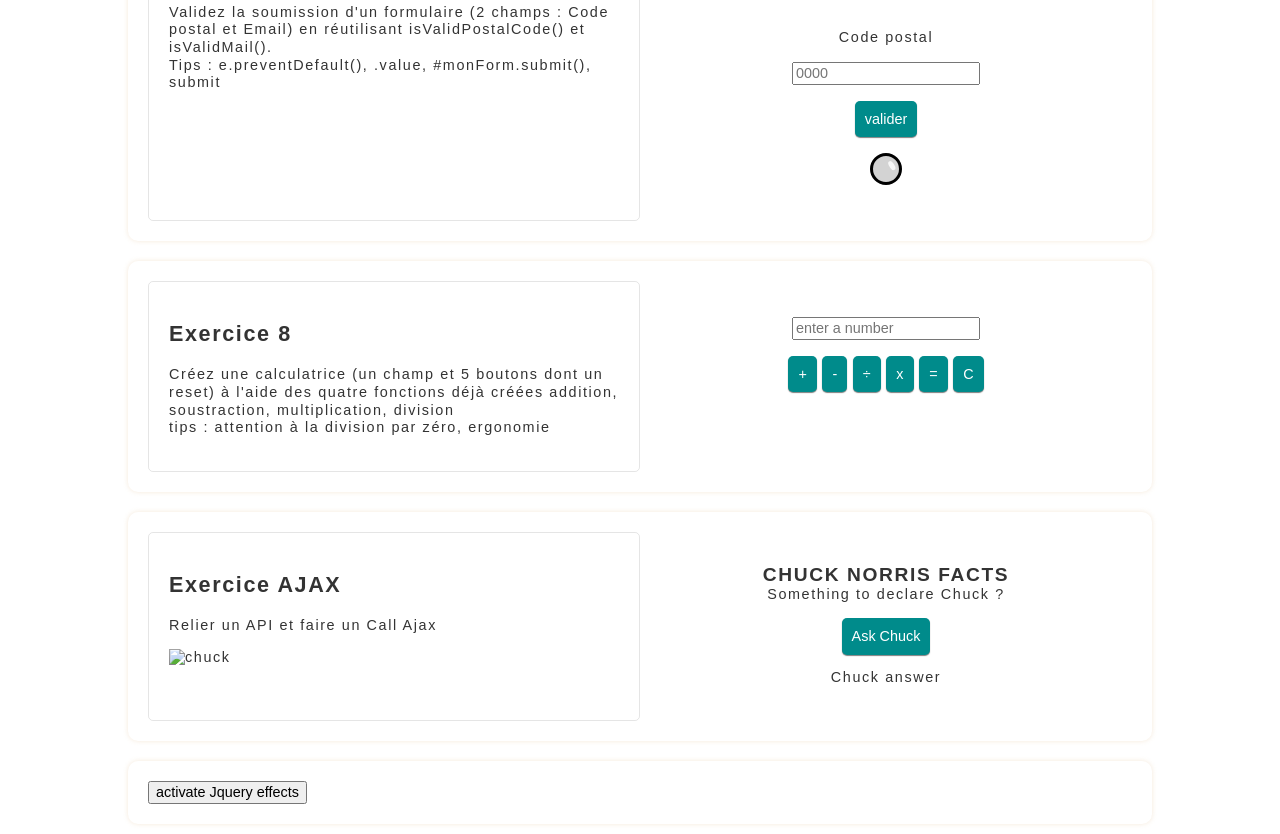
==== commit bee91f87: "alert changed by jquery UI Dialog" ====
--- a/js-exos-2/index.html
+++ b/js-exos-2/index.html
@@ -8,13 +8,18 @@
     <!-- ! styles -->
     <link rel="stylesheet" href="css/styles.min.css">
     <link rel="icon" type="image/png" href="img/Asset 2@3x.png" />
+    <link rel="stylesheet" href="https://ajax.googleapis.com/ajax/libs/jqueryui/1.12.1/themes/smoothness/jquery-ui.css">
     <script src="https://code.jquery.com/jquery-3.5.1.js" integrity="sha256-QWo7LDvxbWT2tbbQ97B53yJnYU3WhH/C8ycbRAkjPDc=" crossorigin="anonymous"></script>
-
+    <script src="https://ajax.googleapis.com/ajax/libs/jqueryui/1.12.1/jquery-ui.min.js"></script>
 </head>
 
 <body>
+    <div id="alert" title="Attention">
+        <p class="alertText">This is the default dialog</p>
+    </div>
+
     <div class="bg-div"></div>
-    <audio src="media/dbz-intro-episode.mp3" controls loop style="position: fixed; top: 2%; left: 10%; height: 30px; z-index:2; opacity: .4"></audio>
+    <audio src="media/dbz-intro-episode.mp3" autoplay controls loop style="position: fixed; top: 2%; left: 10%; height: 30px; z-index:2; opacity: .4"></audio>
     <div class="sangoku">
         <img src="img/sangoku.png" alt="sangoku">
         <audio class="jump" src="media/Cartoon-Jumpy-www.fesliyanstudios.com.mp3"></audio>
--- a/js-exos-2/css/styles.min.css
+++ b/js-exos-2/css/styles.min.css
@@ -1,2 +1,2 @@
-/*! normalize.css v8.0.1 | MIT License | github.com/necolas/normalize.css */@import url("https://fonts.googleapis.com/css2?family=Bungee+Shade&display=swap");html{line-height:1.15;-webkit-text-size-adjust:100%}body{margin:0}main{display:block}h1{font-size:2em;margin:.67em 0}hr{-webkit-box-sizing:content-box;box-sizing:content-box;height:0;overflow:visible}pre{font-family:monospace, monospace;font-size:1em}a{background-color:transparent}abbr[title]{border-bottom:none;text-decoration:underline;-webkit-text-decoration:underline dotted;text-decoration:underline dotted}b,strong{font-weight:bolder}code,kbd,samp{font-family:monospace, monospace;font-size:1em}small{font-size:80%}sub,sup{font-size:75%;line-height:0;position:relative;vertical-align:baseline}sub{bottom:-.25em}sup{top:-.5em}img{border-style:none}button,input,optgroup,select,textarea{font-family:inherit;font-size:100%;line-height:1.15;margin:0}button,input{overflow:visible}button,select{text-transform:none}button,[type="button"],[type="reset"],[type="submit"]{-webkit-appearance:button}button::-moz-focus-inner,[type="button"]::-moz-focus-inner,[type="reset"]::-moz-focus-inner,[type="submit"]::-moz-focus-inner{border-style:none;padding:0}button:-moz-focusring,[type="button"]:-moz-focusring,[type="reset"]:-moz-focusring,[type="submit"]:-moz-focusring{outline:1px dotted ButtonText}fieldset{padding:.35em .75em .625em}legend{-webkit-box-sizing:border-box;box-sizing:border-box;color:inherit;display:table;max-width:100%;padding:0;white-space:normal}progress{vertical-align:baseline}textarea{overflow:auto}[type="checkbox"],[type="radio"]{-webkit-box-sizing:border-box;box-sizing:border-box;padding:0}[type="number"]::-webkit-inner-spin-button,[type="number"]::-webkit-outer-spin-button{height:auto}[type="search"]{-webkit-appearance:textfield;outline-offset:-2px}[type="search"]::-webkit-search-decoration{-webkit-appearance:none}::-webkit-file-upload-button{-webkit-appearance:button;font:inherit}details{display:block}summary{display:list-item}template{display:none}[hidden]{display:none}html{-webkit-box-sizing:border-box;box-sizing:border-box}*,*:before,*:after{-webkit-box-sizing:inherit;box-sizing:inherit}body{font-family:Arial, Helvetica, sans-serif;font-size:.9rem;font-weight:300;letter-spacing:.1rem;line-height:1.1rem;color:rgba(0,0,0,0.8)}h1{font-size:6rem;color:white;text-shadow:0 0 5px rgba(0,0,0,0.5)}h2{margin:1rem 0;line-height:2rem}body{display:-webkit-box;display:-ms-flexbox;display:flex;-webkit-box-orient:vertical;-webkit-box-direction:normal;-ms-flex-flow:column nowrap;flex-flow:column nowrap;-webkit-box-pack:center;-ms-flex-pack:center;justify-content:center;-webkit-box-align:center;-ms-flex-align:center;align-items:center;overflow-x:hidden;margin-top:100vh}body .bg-div{position:fixed;z-index:-1;width:100%;height:100%;top:0;background:url(/js-exos-2/img/427727.jpg) center/cover}body img{width:100%}.splash{position:absolute;z-index:1;width:200vw;height:100vh;top:0;display:-webkit-box;display:-ms-flexbox;display:flex;-webkit-box-align:center;-ms-flex-align:center;align-items:center;-webkit-box-pack:center;-ms-flex-pack:center;justify-content:center;background-color:rgba(255,255,255,0);-webkit-transition:.1s all ease-in-out;transition:.1s all ease-in-out}.splash.on-scroll{position:fixed;-webkit-box-align:end;-ms-flex-align:end;align-items:flex-end;padding:1rem;top:-90%;border-radius:0 0 50% 50%;background-color:rgba(255,255,255,0.8);-webkit-box-shadow:0 0 2rem rgba(0,0,0,0.3);box-shadow:0 0 2rem rgba(0,0,0,0.3)}.splash.on-scroll h1{color:black;font-size:1rem;text-shadow:none}.sangoku{position:fixed;top:-40vmin;right:-30vmin;-webkit-transform:rotate(200deg);transform:rotate(200deg);width:30vmin;-webkit-transition:.3s ease-in-out;transition:.3s ease-in-out}.sangoku.on-scroll{top:-15vmin;right:-6vmin}.exercice{width:80%;height:100%;background-color:#fff;padding:20px;margin:10px;border-radius:10px;display:-webkit-box;display:-ms-flexbox;display:flex;-webkit-box-orient:horizontal;-webkit-box-direction:normal;-ms-flex-flow:row nowrap;flex-flow:row nowrap;-webkit-box-pack:justify;-ms-flex-pack:justify;justify-content:space-between;-webkit-box-shadow:0 0 5px rgba(222,184,135,0.31);box-shadow:0 0 5px rgba(222,184,135,0.31)}.exercice .enonce{width:50%;padding:20px;border:1px solid rgba(0,0,0,0.1);border-radius:5px}.exercice .enonce span{color:coral}.exercice .reponse{width:50%;height:100%;padding:20px;display:-webkit-box;display:-ms-flexbox;display:flex;-webkit-box-orient:vertical;-webkit-box-direction:normal;-ms-flex-flow:column nowrap;flex-flow:column nowrap;-webkit-box-pack:center;-ms-flex-pack:center;justify-content:center;-webkit-box-align:center;-ms-flex-align:center;align-items:center;text-align:center}.exercice .reponse span{font-weight:700;font-size:1.2rem}.exercice .reponse button{background-color:darkcyan;color:white;border:none;border-radius:5px;-webkit-box-shadow:0 1px 1px rgba(0,0,0,0.5);box-shadow:0 1px 1px rgba(0,0,0,0.5);padding:10px}.exercice .reponse table{margin:1rem;background-color:black;font-size:0.8em}.exercice .reponse table tr{background-color:bisque;color:darkolivegreen}.exercice .reponse table tr:nth-of-type(4){background-color:burlywood;color:white;font-weight:800}.exercice .reponse table td{width:8rem;height:1rem}.exercice .reponse form{display:-webkit-box;display:-ms-flexbox;display:flex;-webkit-box-orient:vertical;-webkit-box-direction:normal;-ms-flex-flow:column nowrap;flex-flow:column nowrap}.exercice .reponse .gif{display:none;width:100px}.exercice .reponse .square{width:200px;height:200px;background-color:blueviolet}.exercice .reponse input{margin:1rem 0}.exercice .reponse #haddock-img{width:10rem;display:none}.exercice .reponse .btn2{margin:1rem;background-color:orange}.exercice .reponse .light{position:relative;border:3px solid black;border-radius:50%;width:2rem;height:2rem;margin:1rem;background-color:lightgrey}.exercice .reponse .light::after{content:'';position:absolute;z-index:2;width:.6rem;height:.3rem;top:25%;right:10%;-webkit-transform:rotate(57deg);transform:rotate(57deg);background-color:rgba(255,255,255,0.8);border-radius:50%}.exercice.ex3 .vote-form{margin-bottom:5rem}.exercice.ex3 .jauge{position:relative;-ms-flex-item-align:start;-ms-grid-row-align:start;align-self:start;height:2rem;width:100%;margin-bottom:3rem}.exercice.ex3 .jauge span{font-weight:600;font-size:.75rem;text-align:left;position:absolute;top:-2rem;left:0}.exercice.ex3 .jauge1{background-color:greenyellow;width:50%}.exercice.ex3 .jauge2{background-color:red;width:50%}
+/*! normalize.css v8.0.1 | MIT License | github.com/necolas/normalize.css */@import url("https://fonts.googleapis.com/css2?family=Bungee+Shade&display=swap");html{line-height:1.15;-webkit-text-size-adjust:100%}body{margin:0}main{display:block}h1{font-size:2em;margin:.67em 0}hr{-webkit-box-sizing:content-box;box-sizing:content-box;height:0;overflow:visible}pre{font-family:monospace, monospace;font-size:1em}a{background-color:transparent}abbr[title]{border-bottom:none;text-decoration:underline;-webkit-text-decoration:underline dotted;text-decoration:underline dotted}b,strong{font-weight:bolder}code,kbd,samp{font-family:monospace, monospace;font-size:1em}small{font-size:80%}sub,sup{font-size:75%;line-height:0;position:relative;vertical-align:baseline}sub{bottom:-.25em}sup{top:-.5em}img{border-style:none}button,input,optgroup,select,textarea{font-family:inherit;font-size:100%;line-height:1.15;margin:0}button,input{overflow:visible}button,select{text-transform:none}button,[type="button"],[type="reset"],[type="submit"]{-webkit-appearance:button}button::-moz-focus-inner,[type="button"]::-moz-focus-inner,[type="reset"]::-moz-focus-inner,[type="submit"]::-moz-focus-inner{border-style:none;padding:0}button:-moz-focusring,[type="button"]:-moz-focusring,[type="reset"]:-moz-focusring,[type="submit"]:-moz-focusring{outline:1px dotted ButtonText}fieldset{padding:.35em .75em .625em}legend{-webkit-box-sizing:border-box;box-sizing:border-box;color:inherit;display:table;max-width:100%;padding:0;white-space:normal}progress{vertical-align:baseline}textarea{overflow:auto}[type="checkbox"],[type="radio"]{-webkit-box-sizing:border-box;box-sizing:border-box;padding:0}[type="number"]::-webkit-inner-spin-button,[type="number"]::-webkit-outer-spin-button{height:auto}[type="search"]{-webkit-appearance:textfield;outline-offset:-2px}[type="search"]::-webkit-search-decoration{-webkit-appearance:none}::-webkit-file-upload-button{-webkit-appearance:button;font:inherit}details{display:block}summary{display:list-item}template{display:none}[hidden]{display:none}html{-webkit-box-sizing:border-box;box-sizing:border-box}*,*:before,*:after{-webkit-box-sizing:inherit;box-sizing:inherit}body{font-family:Arial, Helvetica, sans-serif;font-size:.9rem;font-weight:300;letter-spacing:.1rem;line-height:1.1rem;color:rgba(0,0,0,0.8)}h1{font-size:6rem;color:white;text-shadow:0 0 5px rgba(0,0,0,0.5)}h2{margin:1rem 0;line-height:2rem}body{display:-webkit-box;display:-ms-flexbox;display:flex;-webkit-box-orient:vertical;-webkit-box-direction:normal;-ms-flex-flow:column nowrap;flex-flow:column nowrap;-webkit-box-pack:center;-ms-flex-pack:center;justify-content:center;-webkit-box-align:center;-ms-flex-align:center;align-items:center;overflow-x:hidden;margin-top:100vh}body .bg-div{position:fixed;z-index:-1;width:100%;height:100%;top:0;background:url(../img/427727.jpg) center/cover}body img{width:100%}.splash{position:absolute;z-index:1;width:200vw;height:100vh;top:0;display:-webkit-box;display:-ms-flexbox;display:flex;-webkit-box-align:center;-ms-flex-align:center;align-items:center;-webkit-box-pack:center;-ms-flex-pack:center;justify-content:center;background-color:rgba(255,255,255,0);-webkit-transition:.1s all ease-in-out;transition:.1s all ease-in-out}.splash.on-scroll{position:fixed;-webkit-box-align:end;-ms-flex-align:end;align-items:flex-end;padding:1rem;top:-90%;border-radius:0 0 50% 50%;background-color:rgba(255,255,255,0.8);-webkit-box-shadow:0 0 2rem rgba(0,0,0,0.3);box-shadow:0 0 2rem rgba(0,0,0,0.3)}.splash.on-scroll h1{color:black;font-size:1rem;text-shadow:none}.sangoku{position:fixed;top:-40vmin;right:-30vmin;-webkit-transform:rotate(200deg);transform:rotate(200deg);width:30vmin;-webkit-transition:.3s ease-in-out;transition:.3s ease-in-out}.sangoku.on-scroll{top:-15vmin;right:-6vmin}.exercice{width:80%;height:100%;background-color:#fff;padding:20px;margin:10px;border-radius:10px;display:-webkit-box;display:-ms-flexbox;display:flex;-webkit-box-orient:horizontal;-webkit-box-direction:normal;-ms-flex-flow:row nowrap;flex-flow:row nowrap;-webkit-box-pack:justify;-ms-flex-pack:justify;justify-content:space-between;-webkit-box-shadow:0 0 5px rgba(222,184,135,0.31);box-shadow:0 0 5px rgba(222,184,135,0.31)}.exercice .enonce{width:50%;padding:20px;border:1px solid rgba(0,0,0,0.1);border-radius:5px}.exercice .enonce span{color:coral}.exercice .reponse{width:50%;height:100%;padding:20px;display:-webkit-box;display:-ms-flexbox;display:flex;-webkit-box-orient:vertical;-webkit-box-direction:normal;-ms-flex-flow:column nowrap;flex-flow:column nowrap;-webkit-box-pack:center;-ms-flex-pack:center;justify-content:center;-webkit-box-align:center;-ms-flex-align:center;align-items:center;text-align:center}.exercice .reponse span{font-weight:700;font-size:1.2rem}.exercice .reponse button{background-color:darkcyan;color:white;border:none;border-radius:5px;-webkit-box-shadow:0 1px 1px rgba(0,0,0,0.5);box-shadow:0 1px 1px rgba(0,0,0,0.5);padding:10px}.exercice .reponse table{margin:1rem;background-color:black;font-size:0.8em}.exercice .reponse table tr{background-color:bisque;color:darkolivegreen}.exercice .reponse table tr:nth-of-type(4){background-color:burlywood;color:white;font-weight:800}.exercice .reponse table td{width:8rem;height:1rem}.exercice .reponse form{display:-webkit-box;display:-ms-flexbox;display:flex;-webkit-box-orient:vertical;-webkit-box-direction:normal;-ms-flex-flow:column nowrap;flex-flow:column nowrap}.exercice .reponse .gif{display:none;width:100px}.exercice .reponse .square{width:200px;height:200px;background-color:blueviolet}.exercice .reponse input{margin:1rem 0}.exercice .reponse #haddock-img{width:10rem;display:none}.exercice .reponse .btn2{margin:1rem;background-color:orange}.exercice .reponse .light{position:relative;border:3px solid black;border-radius:50%;width:2rem;height:2rem;margin:1rem;background-color:lightgrey}.exercice .reponse .light::after{content:'';position:absolute;z-index:2;width:.6rem;height:.3rem;top:25%;right:10%;-webkit-transform:rotate(57deg);transform:rotate(57deg);background-color:rgba(255,255,255,0.8);border-radius:50%}.exercice.ex3 .vote-form{margin-bottom:5rem}.exercice.ex3 .jauge{position:relative;-ms-flex-item-align:start;-ms-grid-row-align:start;align-self:start;height:2rem;width:100%;margin-bottom:3rem}.exercice.ex3 .jauge span{font-weight:600;font-size:.75rem;text-align:left;position:absolute;top:-2rem;left:0}.exercice.ex3 .jauge1{background-color:greenyellow;width:50%}.exercice.ex3 .jauge2{background-color:red;width:50%}
 /*# sourceMappingURL=styles.min.css.map */
